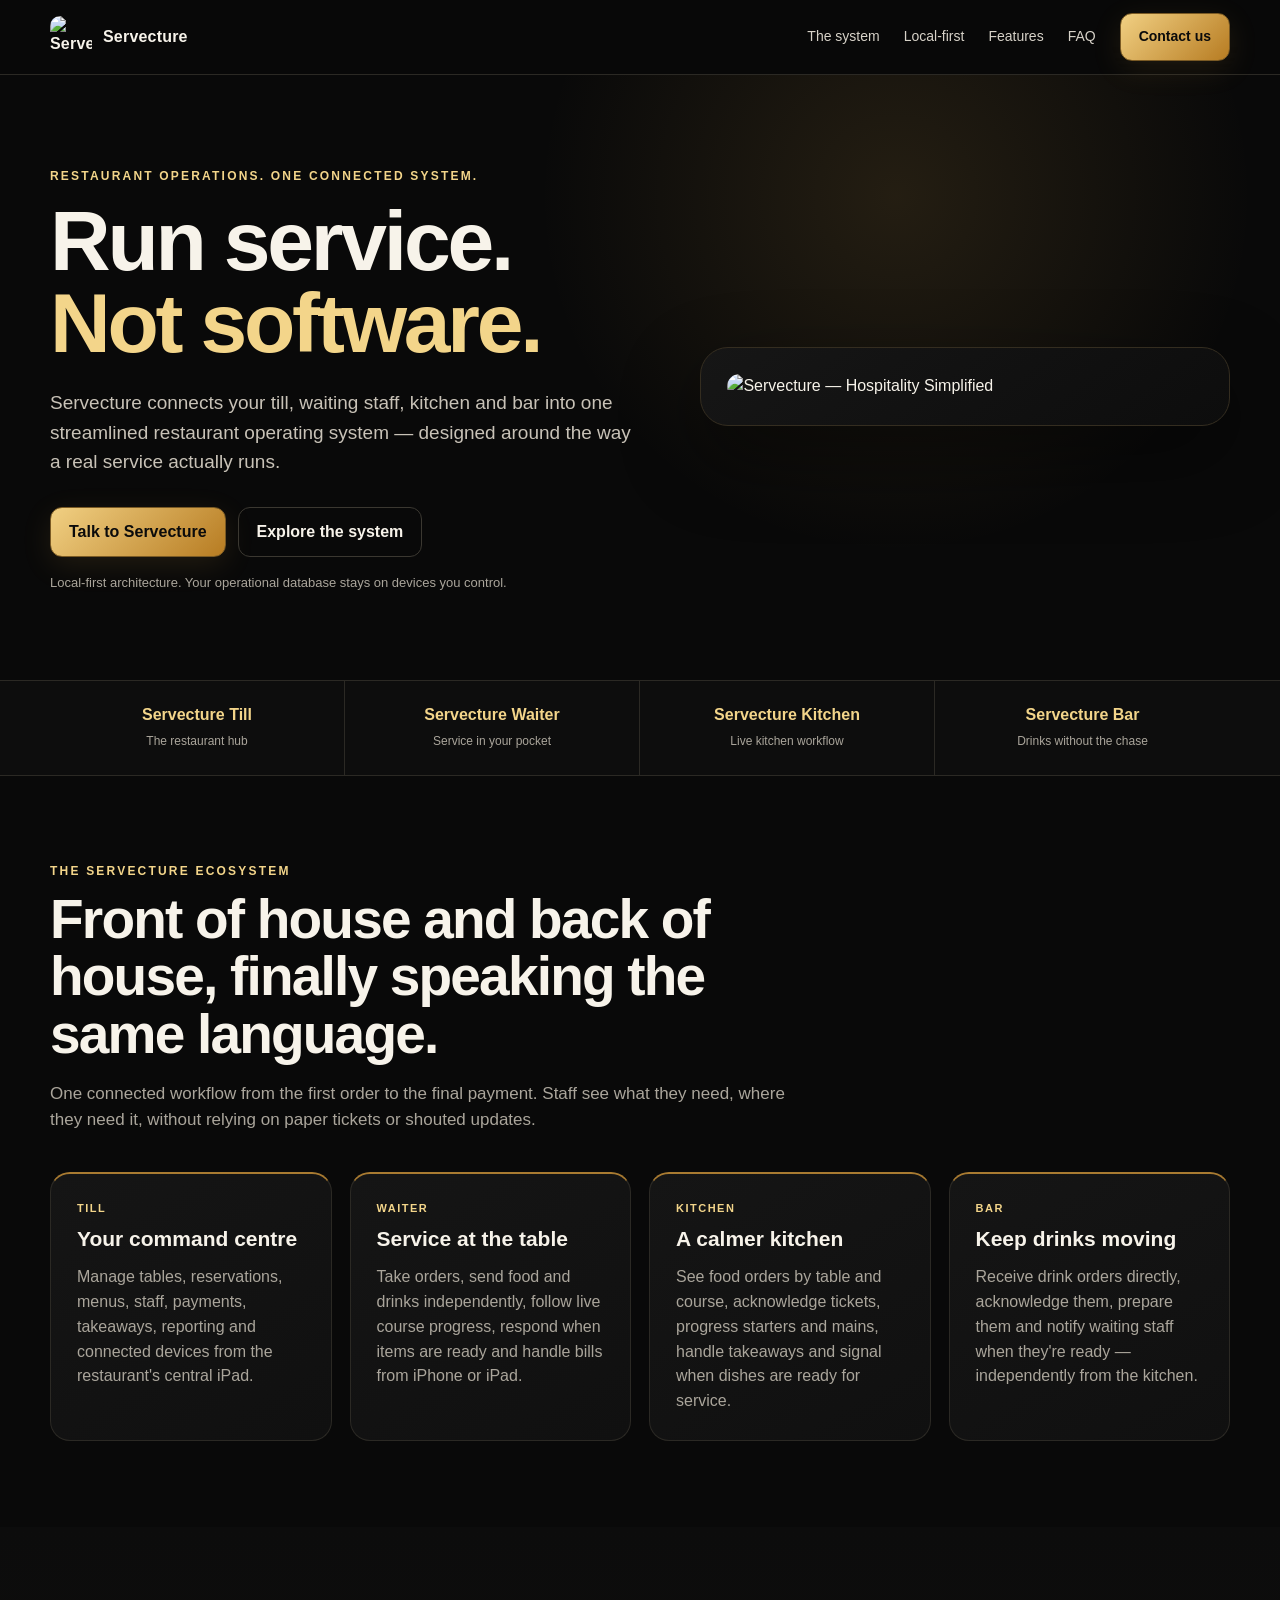
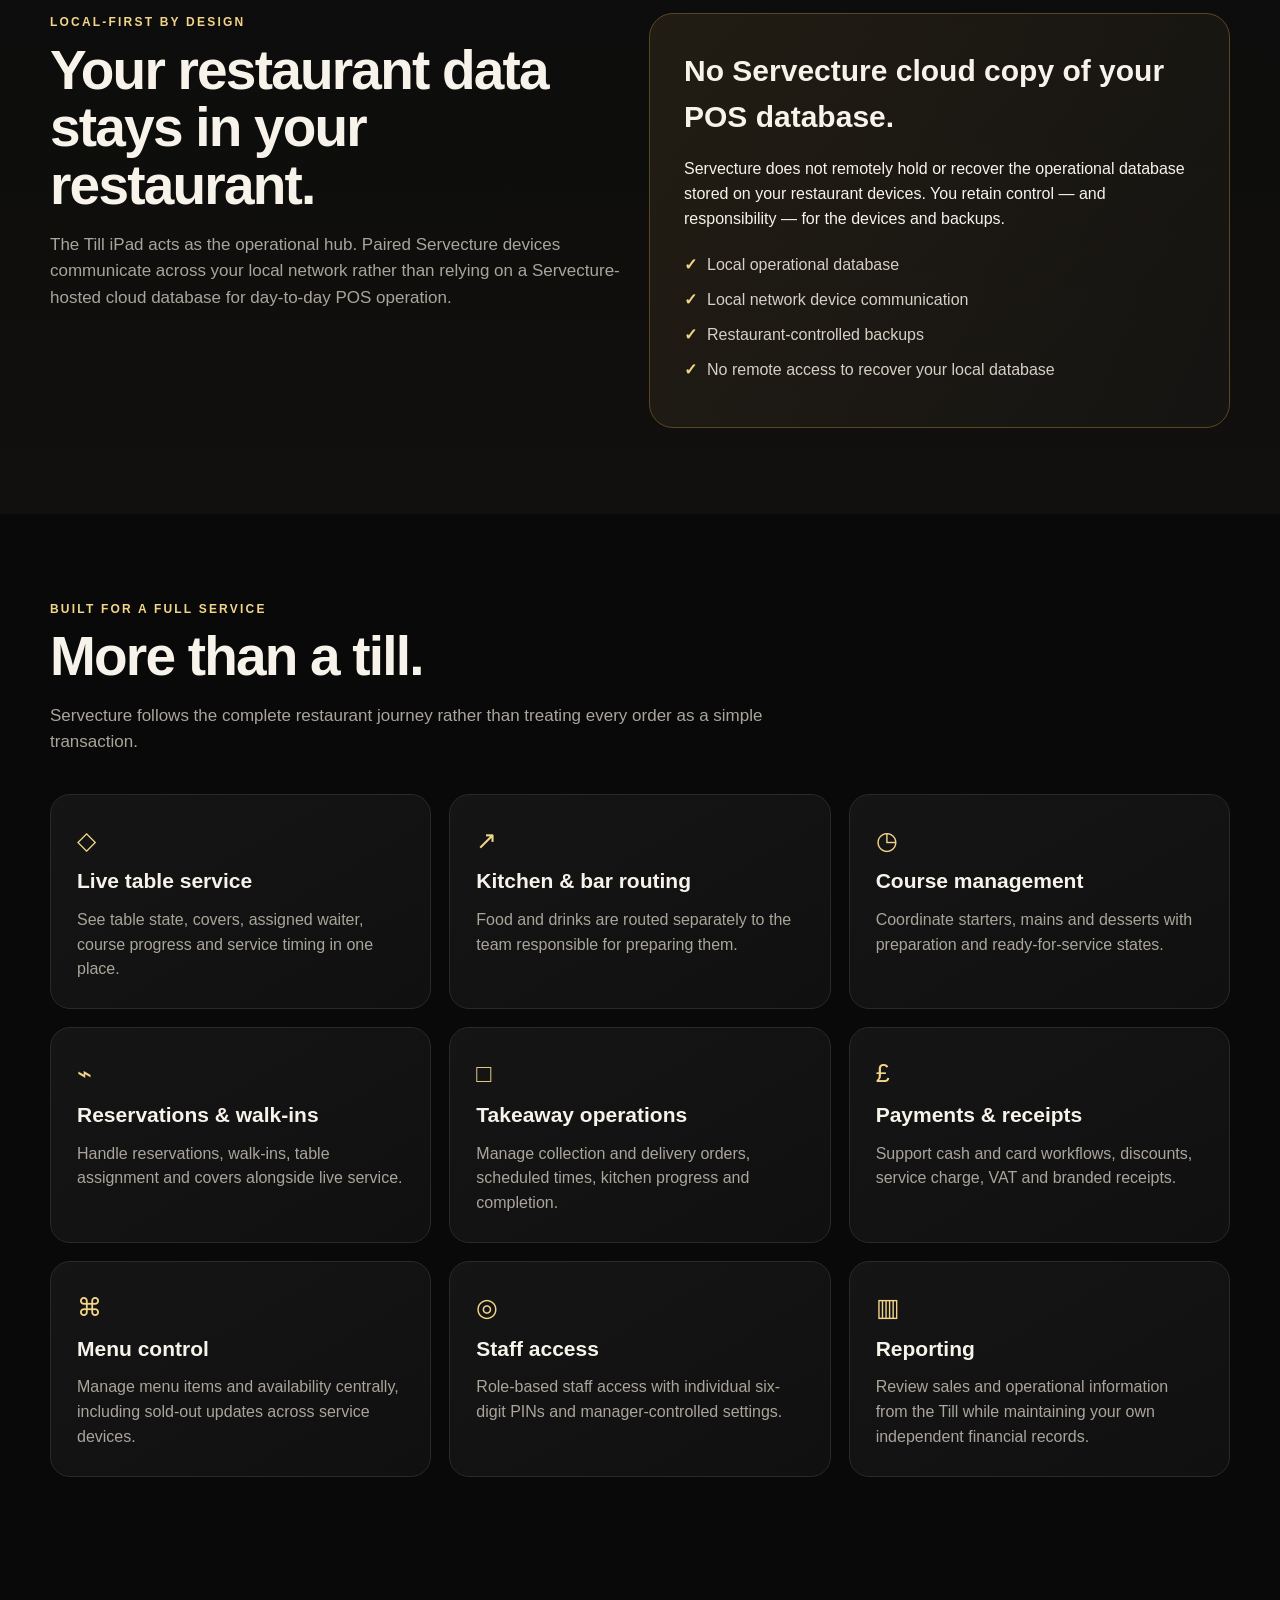
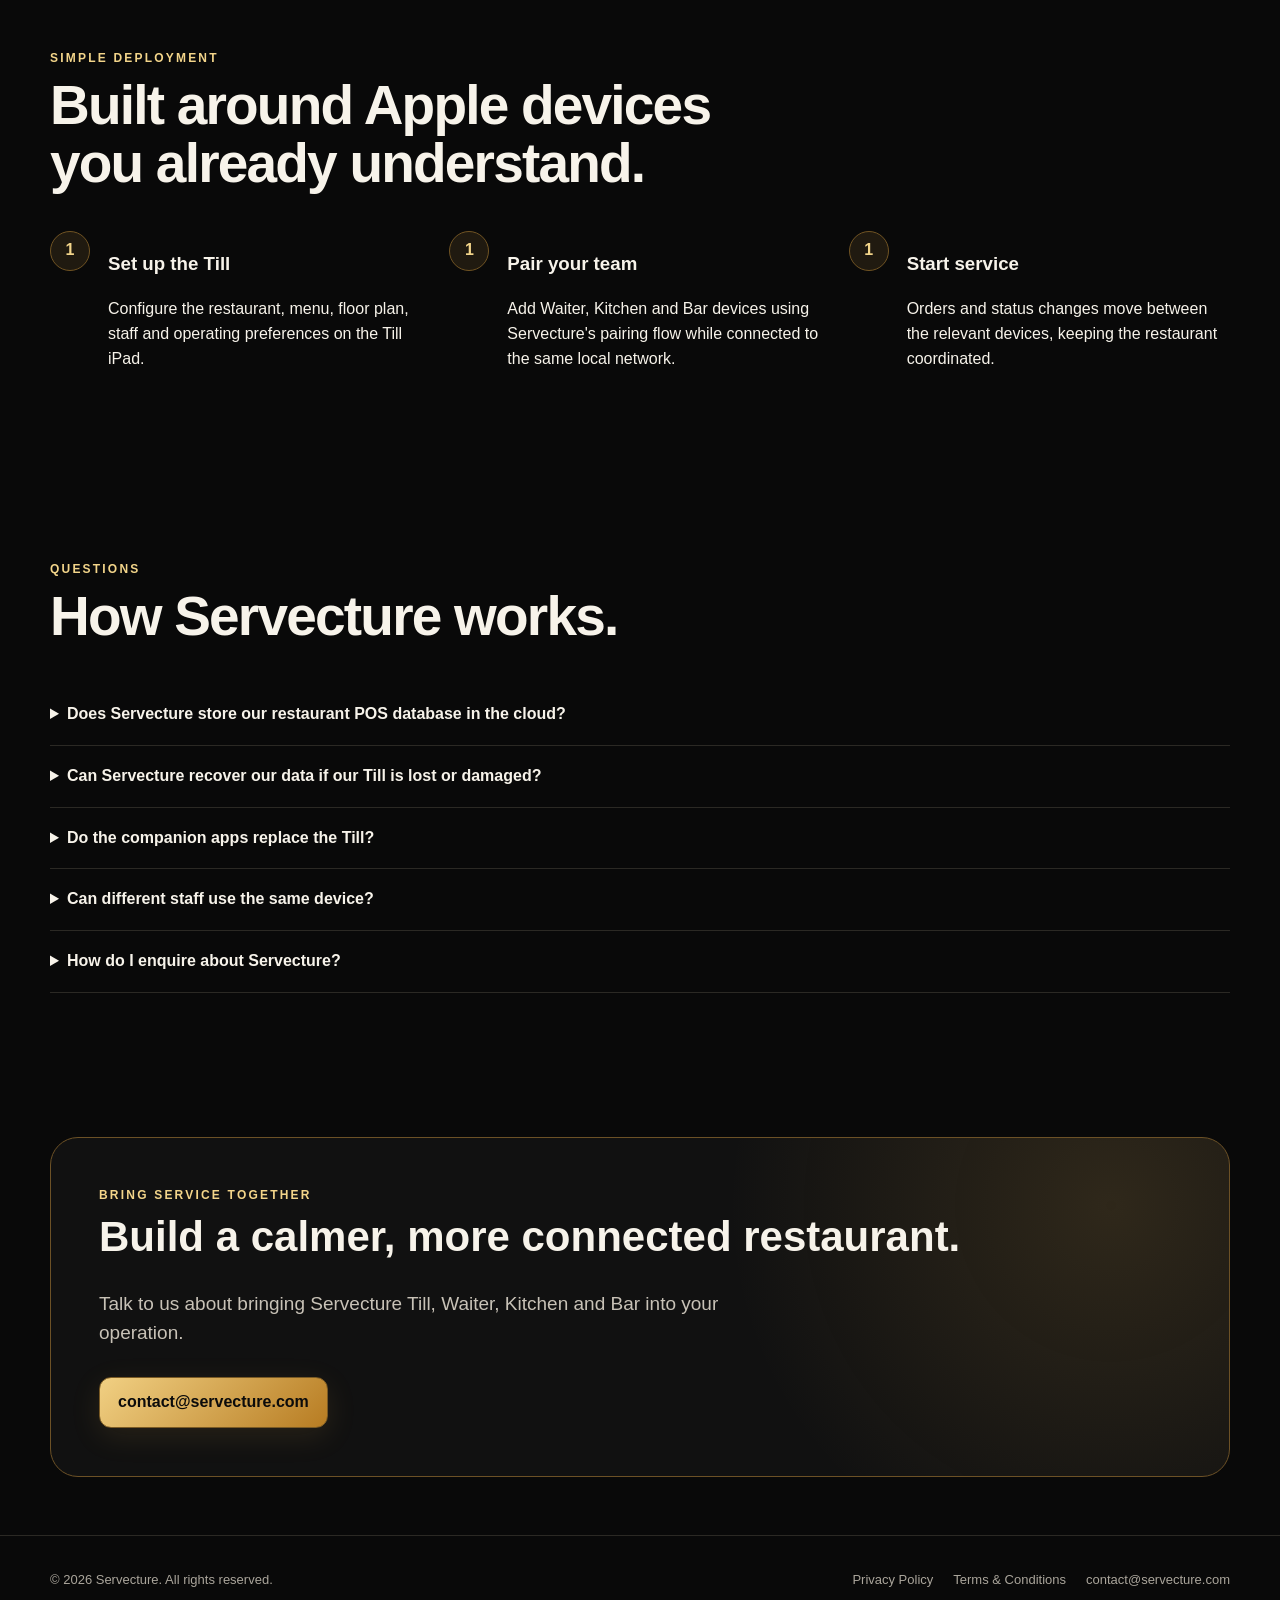
==== index.html @ 9b857515 "Add files via upload" ====
<!doctype html><html lang="en"><head><meta charset="utf-8"><meta name="viewport" content="width=device-width,initial-scale=1"><meta name="description" content="Servecture is a local-first restaurant operating system connecting Till, Waiter, Kitchen and Bar."><title>Servecture — Hospitality, connected.</title><link rel="stylesheet" href="styles.css"></head><body><nav><div class="wrap nav"><a class="brand" href="index.html"><img src="assets/servecture-logo.png" alt="Servecture logo"><span>Servecture</span></a><div class="navlinks"><a href="index.html#system">The system</a><a href="index.html#local">Local-first</a><a href="index.html#features">Features</a><a href="index.html#faq">FAQ</a><a class="btn" href="mailto:contact@servecture.com">Contact us</a></div></div></nav>
<main>
<section class="hero"><div class="wrap hero-grid"><div><div class="eyebrow">Restaurant operations. One connected system.</div><h1>Run service.<br><span>Not software.</span></h1><p class="lead">Servecture connects your till, waiting staff, kitchen and bar into one streamlined restaurant operating system — designed around the way a real service actually runs.</p><div class="actions"><a class="btn" href="mailto:contact@servecture.com?subject=Servecture%20Enquiry">Talk to Servecture</a><a class="btn secondary" href="#system">Explore the system</a></div><p class="mini">Local-first architecture. Your operational database stays on devices you control.</p></div><div class="hero-card"><img src="assets/servecture-logo.png" alt="Servecture — Hospitality Simplified"></div></div></section>
<div class="strip"><div class="wrap strip-grid"><div><b>Servecture Till</b><span>The restaurant hub</span></div><div><b>Servecture Waiter</b><span>Service in your pocket</span></div><div><b>Servecture Kitchen</b><span>Live kitchen workflow</span></div><div><b>Servecture Bar</b><span>Drinks without the chase</span></div></div></div>

<section id="system"><div class="wrap"><div class="section-head"><div class="eyebrow">The Servecture ecosystem</div><h2>Front of house and back of house, finally speaking the same language.</h2><p>One connected workflow from the first order to the final payment. Staff see what they need, where they need it, without relying on paper tickets or shouted updates.</p></div><div class="grid4">
<div class="card role"><div class="tag">Till</div><h3>Your command centre</h3><p>Manage tables, reservations, menus, staff, payments, takeaways, reporting and connected devices from the restaurant's central iPad.</p></div>
<div class="card role"><div class="tag">Waiter</div><h3>Service at the table</h3><p>Take orders, send food and drinks independently, follow live course progress, respond when items are ready and handle bills from iPhone or iPad.</p></div>
<div class="card role"><div class="tag">Kitchen</div><h3>A calmer kitchen</h3><p>See food orders by table and course, acknowledge tickets, progress starters and mains, handle takeaways and signal when dishes are ready for service.</p></div>
<div class="card role"><div class="tag">Bar</div><h3>Keep drinks moving</h3><p>Receive drink orders directly, acknowledge them, prepare them and notify waiting staff when they're ready — independently from the kitchen.</p></div>
</div></div></section>

<section class="local" id="local"><div class="wrap grid2"><div class="section-head"><div class="eyebrow">Local-first by design</div><h2>Your restaurant data stays in your restaurant.</h2><p>The Till iPad acts as the operational hub. Paired Servecture devices communicate across your local network rather than relying on a Servecture-hosted cloud database for day-to-day POS operation.</p></div><div class="callout"><h3>No Servecture cloud copy of your POS database.</h3><p>Servecture does not remotely hold or recover the operational database stored on your restaurant devices. You retain control — and responsibility — for the devices and backups.</p><ul class="check"><li>Local operational database</li><li>Local network device communication</li><li>Restaurant-controlled backups</li><li>No remote access to recover your local database</li></ul></div></div></section>

<section id="features"><div class="wrap"><div class="section-head"><div class="eyebrow">Built for a full service</div><h2>More than a till.</h2><p>Servecture follows the complete restaurant journey rather than treating every order as a simple transaction.</p></div><div class="grid3">
<div class="card"><div class="icon">◇</div><h3>Live table service</h3><p>See table state, covers, assigned waiter, course progress and service timing in one place.</p></div>
<div class="card"><div class="icon">↗</div><h3>Kitchen & bar routing</h3><p>Food and drinks are routed separately to the team responsible for preparing them.</p></div>
<div class="card"><div class="icon">◷</div><h3>Course management</h3><p>Coordinate starters, mains and desserts with preparation and ready-for-service states.</p></div>
<div class="card"><div class="icon">⌁</div><h3>Reservations & walk-ins</h3><p>Handle reservations, walk-ins, table assignment and covers alongside live service.</p></div>
<div class="card"><div class="icon">□</div><h3>Takeaway operations</h3><p>Manage collection and delivery orders, scheduled times, kitchen progress and completion.</p></div>
<div class="card"><div class="icon">£</div><h3>Payments & receipts</h3><p>Support cash and card workflows, discounts, service charge, VAT and branded receipts.</p></div>
<div class="card"><div class="icon">⌘</div><h3>Menu control</h3><p>Manage menu items and availability centrally, including sold-out updates across service devices.</p></div>
<div class="card"><div class="icon">◎</div><h3>Staff access</h3><p>Role-based staff access with individual six-digit PINs and manager-controlled settings.</p></div>
<div class="card"><div class="icon">▥</div><h3>Reporting</h3><p>Review sales and operational information from the Till while maintaining your own independent financial records.</p></div>
</div></div></section>

<section><div class="wrap"><div class="section-head"><div class="eyebrow">Simple deployment</div><h2>Built around Apple devices you already understand.</h2></div><div class="grid3"><div class="step"><h3>Set up the Till</h3><p>Configure the restaurant, menu, floor plan, staff and operating preferences on the Till iPad.</p></div><div class="step"><h3>Pair your team</h3><p>Add Waiter, Kitchen and Bar devices using Servecture's pairing flow while connected to the same local network.</p></div><div class="step"><h3>Start service</h3><p>Orders and status changes move between the relevant devices, keeping the restaurant coordinated.</p></div></div></div></section>

<section class="faq" id="faq"><div class="wrap"><div class="section-head"><div class="eyebrow">Questions</div><h2>How Servecture works.</h2></div>
<details><summary>Does Servecture store our restaurant POS database in the cloud?</summary><p>No. The Servecture operational database is designed to be stored locally on restaurant-controlled devices, principally the Till iPad. Servecture does not keep a remote cloud copy of that operational database.</p></details>
<details><summary>Can Servecture recover our data if our Till is lost or damaged?</summary><p>No. Because Servecture does not hold a remote copy of the local operational database, it cannot remotely retrieve or reconstruct it. Restaurants are responsible for regular backups and independent business, accounting and tax records.</p></details>
<details><summary>Do the companion apps replace the Till?</summary><p>No. The Till is the restaurant hub and source of truth. Waiter, Kitchen and Bar extend the system to the teams who need live operational information.</p></details>
<details><summary>Can different staff use the same device?</summary><p>Yes. Servecture is designed around shared restaurant devices with authorised staff signing in using their own PIN.</p></details>
<details><summary>How do I enquire about Servecture?</summary><p>Email <a href="mailto:contact@servecture.com">contact@servecture.com</a> and tell us about your restaurant and intended setup.</p></details>
</div></section>

<section class="cta"><div class="wrap"><div class="cta-box"><div class="eyebrow">Bring service together</div><h2>Build a calmer, more connected restaurant.</h2><p class="lead">Talk to us about bringing Servecture Till, Waiter, Kitchen and Bar into your operation.</p><div class="actions"><a class="btn" href="mailto:contact@servecture.com?subject=Servecture%20Enquiry">contact@servecture.com</a></div></div></div></section>
</main><footer><div class="wrap footer"><div>© 2026 Servecture. All rights reserved.</div><div class="footerlinks"><a href="privacy.html">Privacy Policy</a><a href="terms.html">Terms & Conditions</a><a href="mailto:contact@servecture.com">contact@servecture.com</a></div></div></footer></body></html>
---- styles.css ----
:root{--bg:#090909;--panel:#121212;--panel2:#171717;--gold:#d9a84e;--gold2:#f3d58a;--text:#f7f3ea;--muted:#aaa59b;--line:#2b2924;--max:1180px}
*{box-sizing:border-box}html{scroll-behavior:smooth}body{margin:0;background:var(--bg);color:var(--text);font-family:Inter,ui-sans-serif,-apple-system,BlinkMacSystemFont,"Segoe UI",sans-serif;line-height:1.55}
a{color:inherit;text-decoration:none}.wrap{width:min(var(--max),calc(100% - 40px));margin:auto}
nav{position:sticky;top:0;z-index:20;background:rgba(9,9,9,.88);backdrop-filter:blur(18px);border-bottom:1px solid var(--line)}
.nav{height:74px;display:flex;align-items:center;justify-content:space-between;gap:22px}.brand{display:flex;align-items:center;gap:11px;font-weight:800;letter-spacing:.2px}.brand img{width:42px;height:42px;object-fit:cover;border-radius:10px}.navlinks{display:flex;align-items:center;gap:24px;color:#d7d2c8;font-size:14px}.navlinks a:hover{color:var(--gold2)}
.btn{display:inline-flex;align-items:center;justify-content:center;border:1px solid #7a5a24;border-radius:12px;padding:12px 18px;font-weight:750;background:linear-gradient(135deg,#f1d083,#b77c22);color:#0b0b0b;box-shadow:0 8px 30px rgba(217,168,78,.12)}.btn.secondary{background:transparent;color:var(--text);border-color:#3b3831;box-shadow:none}
.hero{padding:92px 0 74px;background:radial-gradient(circle at 70% 20%,rgba(217,168,78,.13),transparent 35%)}.hero-grid{display:grid;grid-template-columns:1.05fr .95fr;gap:65px;align-items:center}.eyebrow{color:var(--gold2);text-transform:uppercase;letter-spacing:2.2px;font-size:12px;font-weight:800}.hero h1{font-size:clamp(48px,7vw,84px);line-height:.98;letter-spacing:-3.2px;margin:14px 0 24px}.hero h1 span{color:var(--gold2)}.lead{font-size:19px;color:#c8c2b7;max-width:680px}.actions{display:flex;gap:12px;flex-wrap:wrap;margin-top:30px}.hero-card{background:linear-gradient(145deg,#161616,#0d0d0d);border:1px solid #342d20;border-radius:28px;padding:26px;box-shadow:0 30px 80px rgba(0,0,0,.45)}.hero-card img{width:100%;display:block;border-radius:20px}.mini{margin-top:16px;color:var(--muted);font-size:13px}
.strip{border-block:1px solid var(--line);background:#0d0d0d}.strip-grid{display:grid;grid-template-columns:repeat(4,1fr);text-align:center}.strip-grid div{padding:22px 12px;border-right:1px solid var(--line)}.strip-grid div:last-child{border-right:0}.strip b{display:block;color:var(--gold2);font-size:16px}.strip span{font-size:12px;color:var(--muted)}
section{padding:86px 0}.section-head{max-width:760px;margin-bottom:38px}.section-head h2{font-size:clamp(34px,5vw,55px);letter-spacing:-1.8px;line-height:1.05;margin:10px 0 15px}.section-head p{color:var(--muted);font-size:17px}
.grid4,.grid3,.grid2{display:grid;gap:18px}.grid4{grid-template-columns:repeat(4,1fr)}.grid3{grid-template-columns:repeat(3,1fr)}.grid2{grid-template-columns:repeat(2,1fr)}
.card{background:linear-gradient(150deg,#151515,#101010);border:1px solid var(--line);border-radius:20px;padding:26px}.card h3{margin:6px 0 10px;font-size:21px}.card p{margin:0;color:var(--muted)}.icon{font-size:25px;color:var(--gold2)}.role{border-top:2px solid #a97b31}.role .tag{font-size:11px;letter-spacing:1.5px;color:var(--gold2);text-transform:uppercase;font-weight:800}
.local{background:linear-gradient(180deg,#0c0c0c,#11100e)}.callout{border:1px solid #5a4623;background:linear-gradient(135deg,rgba(217,168,78,.10),rgba(255,255,255,.02));border-radius:24px;padding:34px}.callout h3{font-size:30px;margin:0 0 12px}.check{list-style:none;padding:0;margin:22px 0 0}.check li{margin:10px 0;color:#d6d0c5}.check li:before{content:"✓";color:var(--gold2);font-weight:900;margin-right:10px}
.steps{counter-reset:s}.step{position:relative;padding-left:58px}.step:before{counter-increment:s;content:counter(s);position:absolute;left:0;top:0;width:38px;height:38px;border-radius:50%;display:grid;place-items:center;background:#201a10;border:1px solid #715423;color:var(--gold2);font-weight:800}
.faq details{border-bottom:1px solid var(--line);padding:18px 0}.faq summary{cursor:pointer;font-weight:750}.faq p{color:var(--muted);max-width:850px}
.cta{padding:58px 0}.cta-box{border:1px solid #6c5126;border-radius:28px;padding:48px;background:radial-gradient(circle at 90% 20%,rgba(217,168,78,.15),transparent 35%),#111}.cta-box h2{font-size:42px;margin:0 0 12px}
footer{border-top:1px solid var(--line);padding:34px 0 44px;color:var(--muted);font-size:13px}.footer{display:flex;justify-content:space-between;gap:25px;flex-wrap:wrap}.footerlinks{display:flex;gap:20px;flex-wrap:wrap}
.legal{padding:70px 0}.legal article{max-width:900px}.legal h1{font-size:52px;letter-spacing:-2px}.legal h2{margin-top:34px;color:var(--gold2);font-size:22px}.legal h3{margin-top:24px}.legal p,.legal li{color:#c6c0b5}.notice{padding:18px;border:1px solid #604820;background:#16130d;border-radius:14px;color:#e5d6b7}.legal a{color:var(--gold2);text-decoration:underline}
@media(max-width:900px){.hero-grid,.grid4,.grid3,.grid2{grid-template-columns:1fr 1fr}.hero-grid{grid-template-columns:1fr}.navlinks a:not(.btn){display:none}.strip-grid{grid-template-columns:1fr 1fr}.strip-grid div:nth-child(2){border-right:0}.hero{padding-top:60px}}
@media(max-width:600px){.grid4,.grid3,.grid2{grid-template-columns:1fr}.hero h1{letter-spacing:-2px}.wrap{width:min(var(--max),calc(100% - 28px))}.cta-box{padding:30px}.legal h1{font-size:40px}}
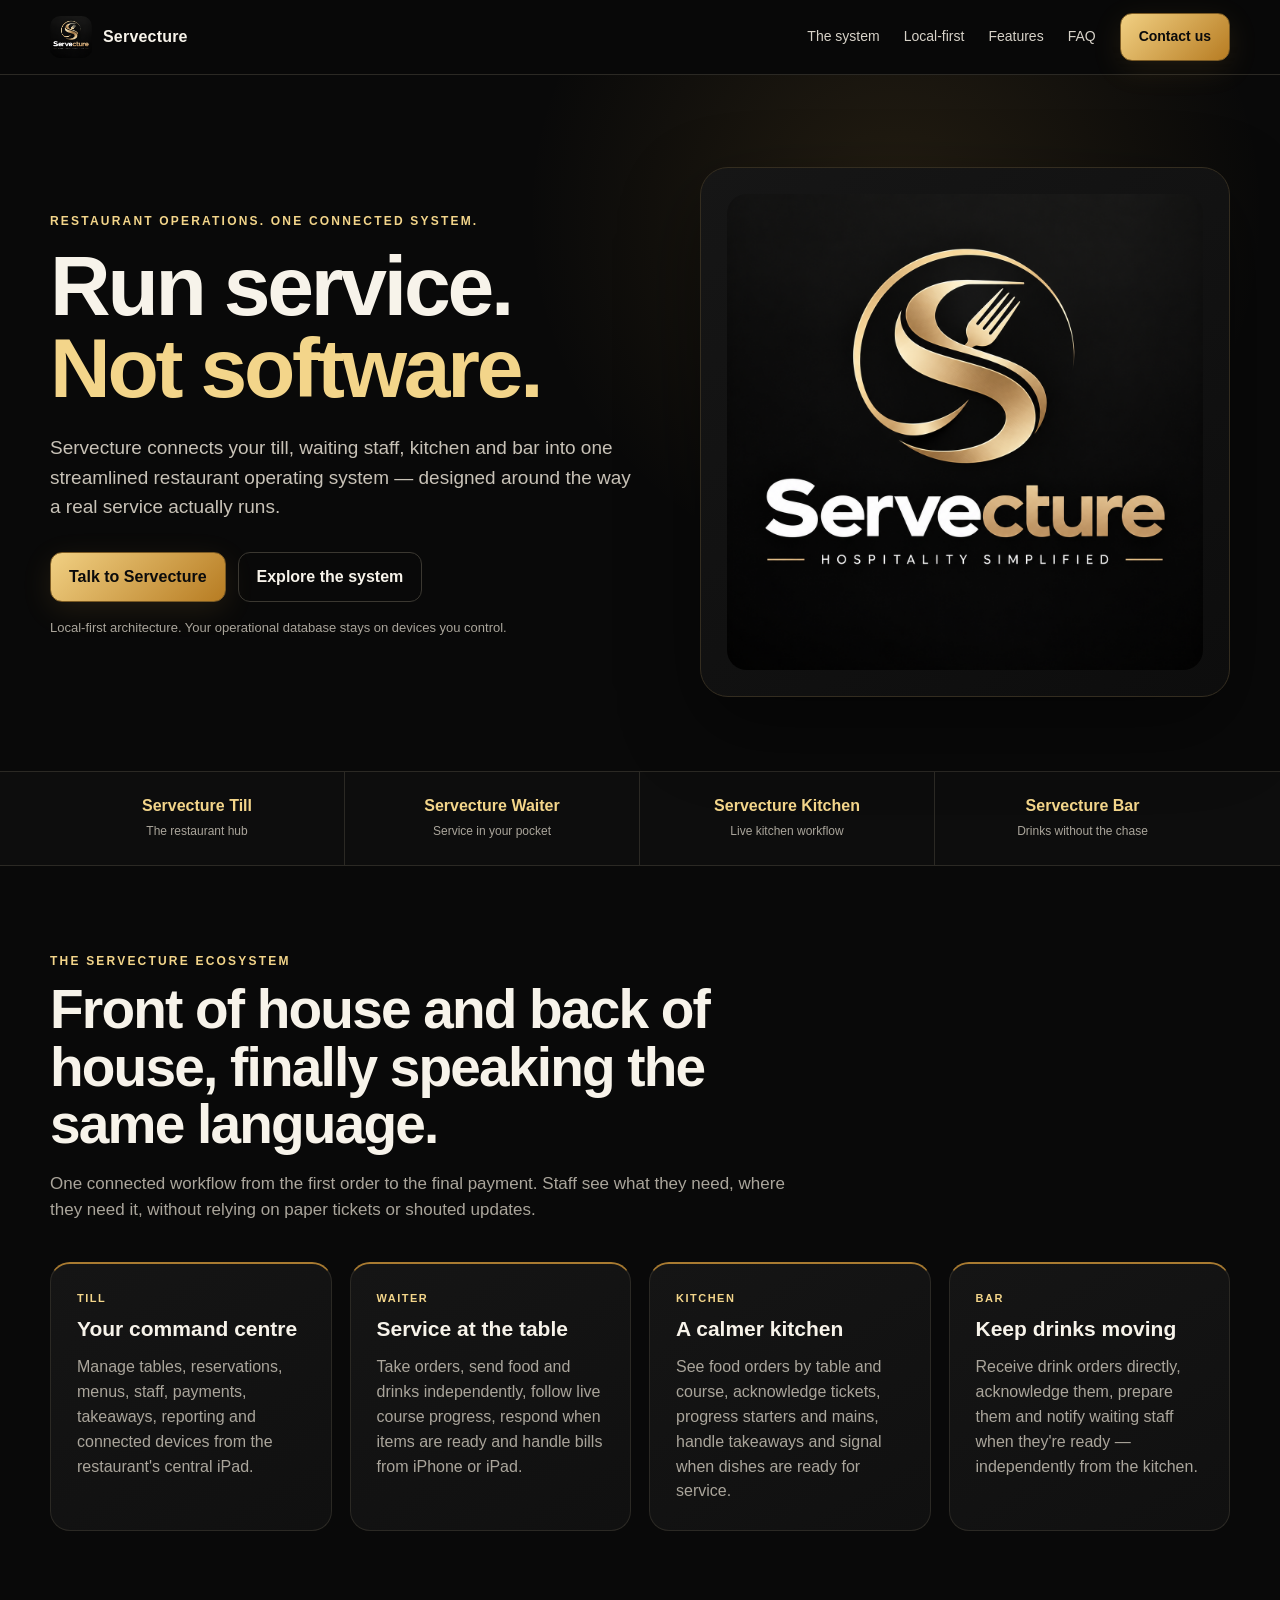
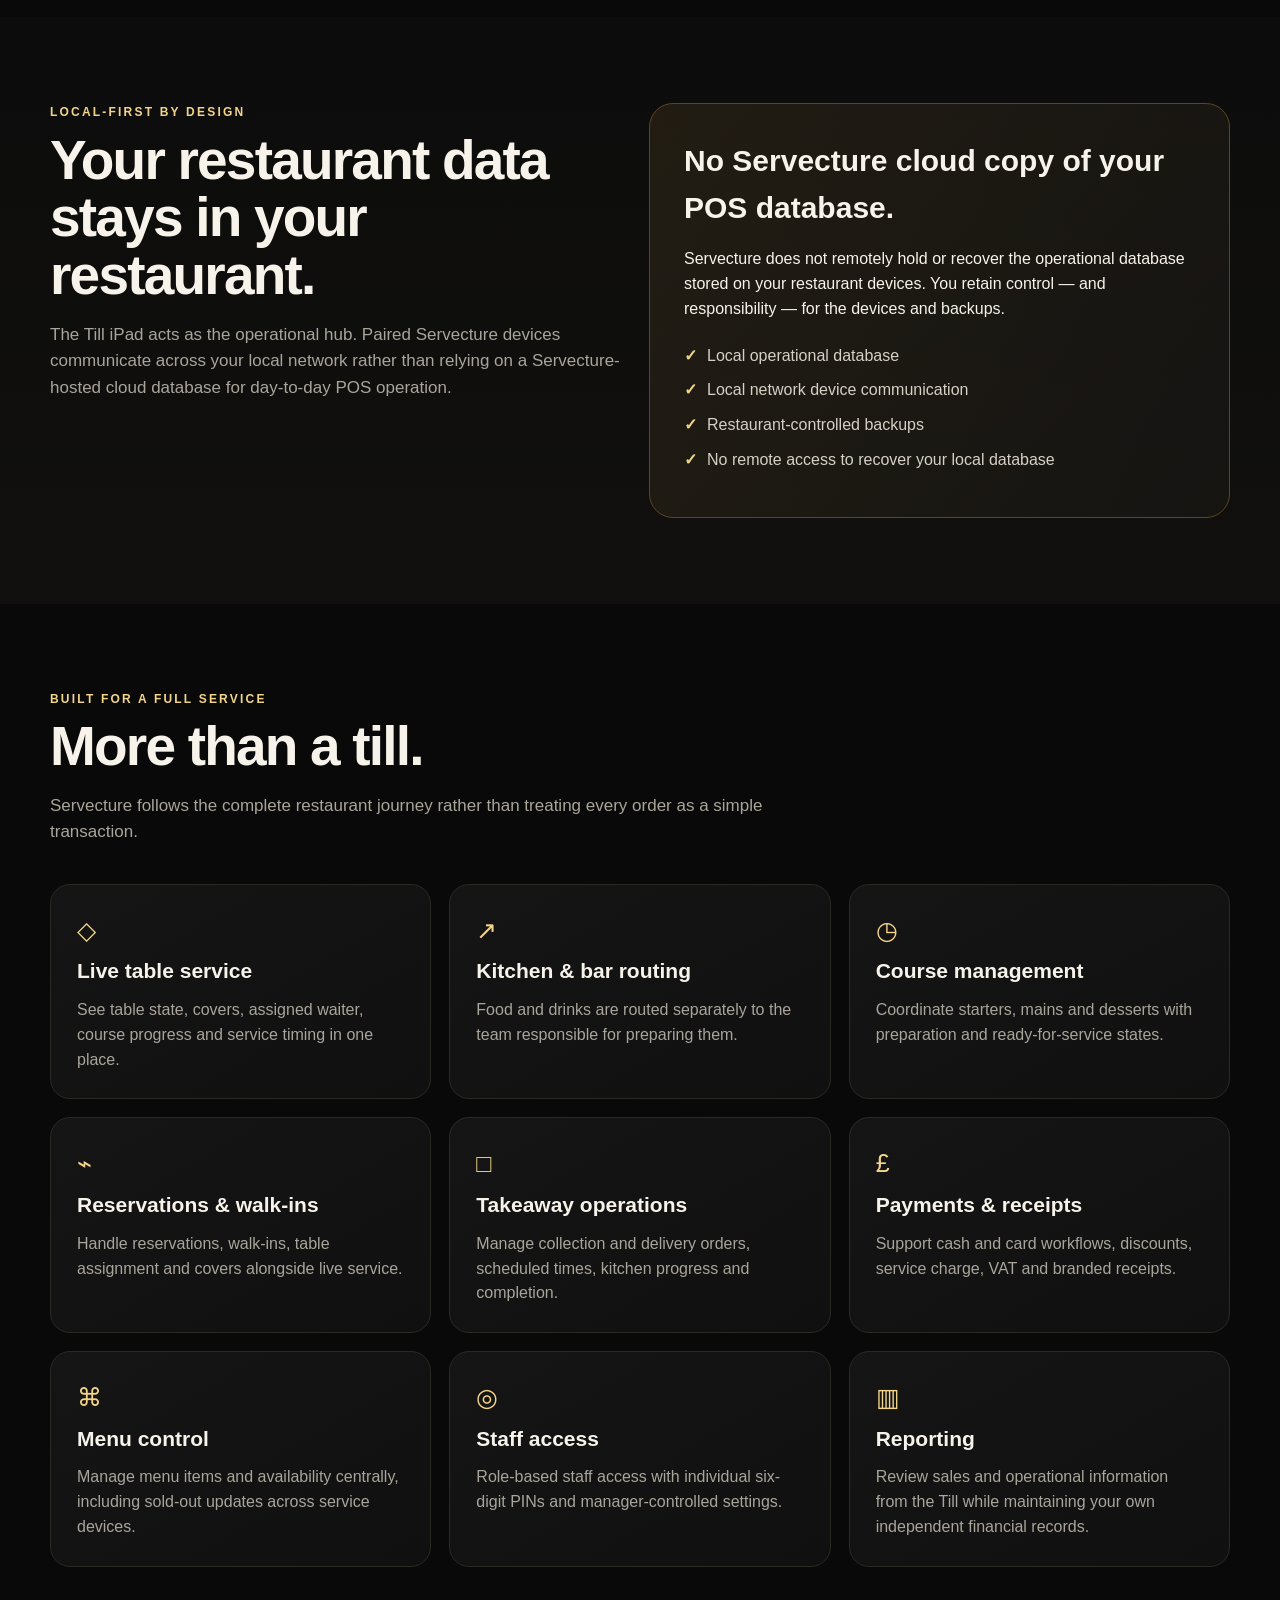
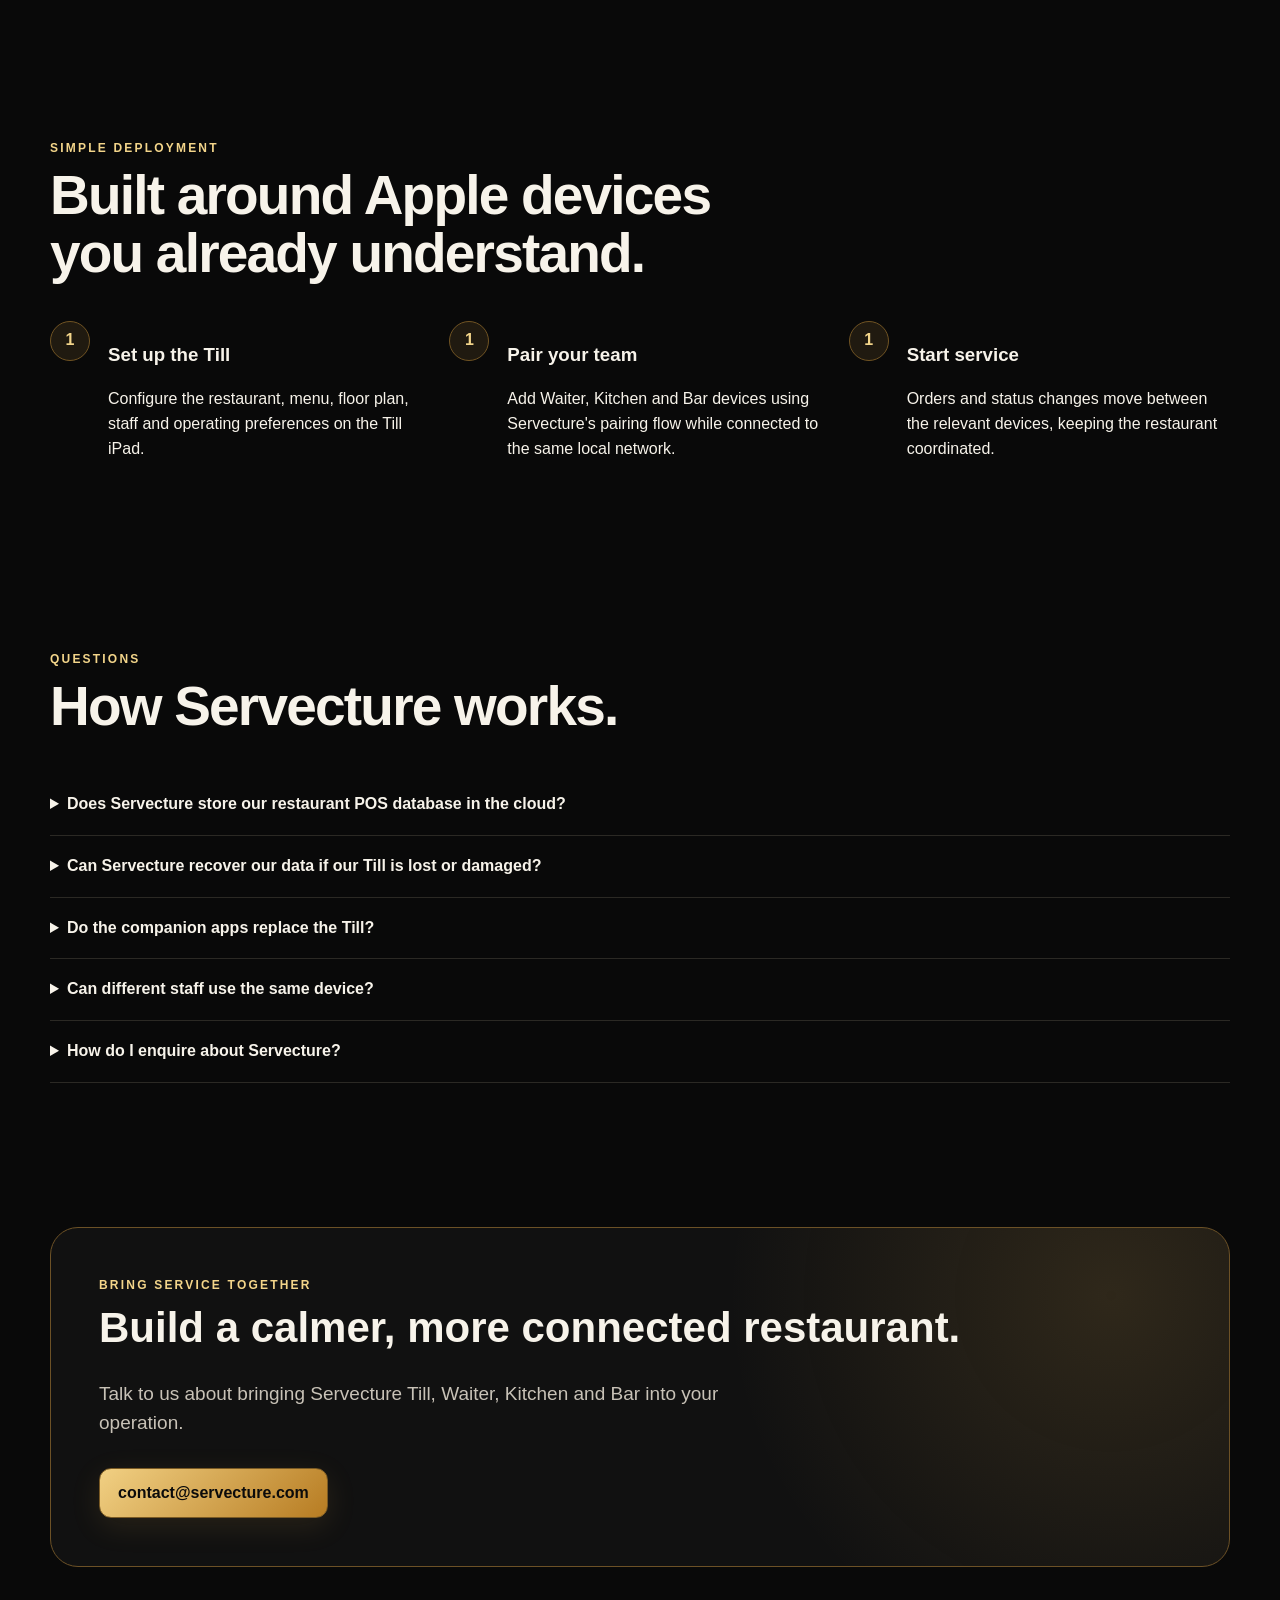
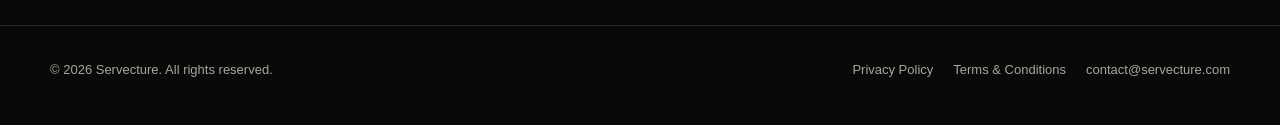
==== commit b1a61be1: "Fix Servecture logo paths" ====
--- a/index.html
+++ b/index.html
@@ -1,6 +1,6 @@
-<!doctype html><html lang="en"><head><meta charset="utf-8"><meta name="viewport" content="width=device-width,initial-scale=1"><meta name="description" content="Servecture is a local-first restaurant operating system connecting Till, Waiter, Kitchen and Bar."><title>Servecture — Hospitality, connected.</title><link rel="stylesheet" href="styles.css"></head><body><nav><div class="wrap nav"><a class="brand" href="index.html"><img src="assets/servecture-logo.png" alt="Servecture logo"><span>Servecture</span></a><div class="navlinks"><a href="index.html#system">The system</a><a href="index.html#local">Local-first</a><a href="index.html#features">Features</a><a href="index.html#faq">FAQ</a><a class="btn" href="mailto:contact@servecture.com">Contact us</a></div></div></nav>
+<!doctype html><html lang="en"><head><meta charset="utf-8"><meta name="viewport" content="width=device-width,initial-scale=1"><meta name="description" content="Servecture is a local-first restaurant operating system connecting Till, Waiter, Kitchen and Bar."><title>Servecture — Hospitality, connected.</title><link rel="stylesheet" href="styles.css"></head><body><nav><div class="wrap nav"><a class="brand" href="index.html"><img src="servecture-logo.png" alt="Servecture logo"><span>Servecture</span></a><div class="navlinks"><a href="index.html#system">The system</a><a href="index.html#local">Local-first</a><a href="index.html#features">Features</a><a href="index.html#faq">FAQ</a><a class="btn" href="mailto:contact@servecture.com">Contact us</a></div></div></nav>
 <main>
-<section class="hero"><div class="wrap hero-grid"><div><div class="eyebrow">Restaurant operations. One connected system.</div><h1>Run service.<br><span>Not software.</span></h1><p class="lead">Servecture connects your till, waiting staff, kitchen and bar into one streamlined restaurant operating system — designed around the way a real service actually runs.</p><div class="actions"><a class="btn" href="mailto:contact@servecture.com?subject=Servecture%20Enquiry">Talk to Servecture</a><a class="btn secondary" href="#system">Explore the system</a></div><p class="mini">Local-first architecture. Your operational database stays on devices you control.</p></div><div class="hero-card"><img src="assets/servecture-logo.png" alt="Servecture — Hospitality Simplified"></div></div></section>
+<section class="hero"><div class="wrap hero-grid"><div><div class="eyebrow">Restaurant operations. One connected system.</div><h1>Run service.<br><span>Not software.</span></h1><p class="lead">Servecture connects your till, waiting staff, kitchen and bar into one streamlined restaurant operating system — designed around the way a real service actually runs.</p><div class="actions"><a class="btn" href="mailto:contact@servecture.com?subject=Servecture%20Enquiry">Talk to Servecture</a><a class="btn secondary" href="#system">Explore the system</a></div><p class="mini">Local-first architecture. Your operational database stays on devices you control.</p></div><div class="hero-card"><img src="servecture-logo.png" alt="Servecture — Hospitality Simplified"></div></div></section>
 <div class="strip"><div class="wrap strip-grid"><div><b>Servecture Till</b><span>The restaurant hub</span></div><div><b>Servecture Waiter</b><span>Service in your pocket</span></div><div><b>Servecture Kitchen</b><span>Live kitchen workflow</span></div><div><b>Servecture Bar</b><span>Drinks without the chase</span></div></div></div>
 
 <section id="system"><div class="wrap"><div class="section-head"><div class="eyebrow">The Servecture ecosystem</div><h2>Front of house and back of house, finally speaking the same language.</h2><p>One connected workflow from the first order to the final payment. Staff see what they need, where they need it, without relying on paper tickets or shouted updates.</p></div><div class="grid4">
